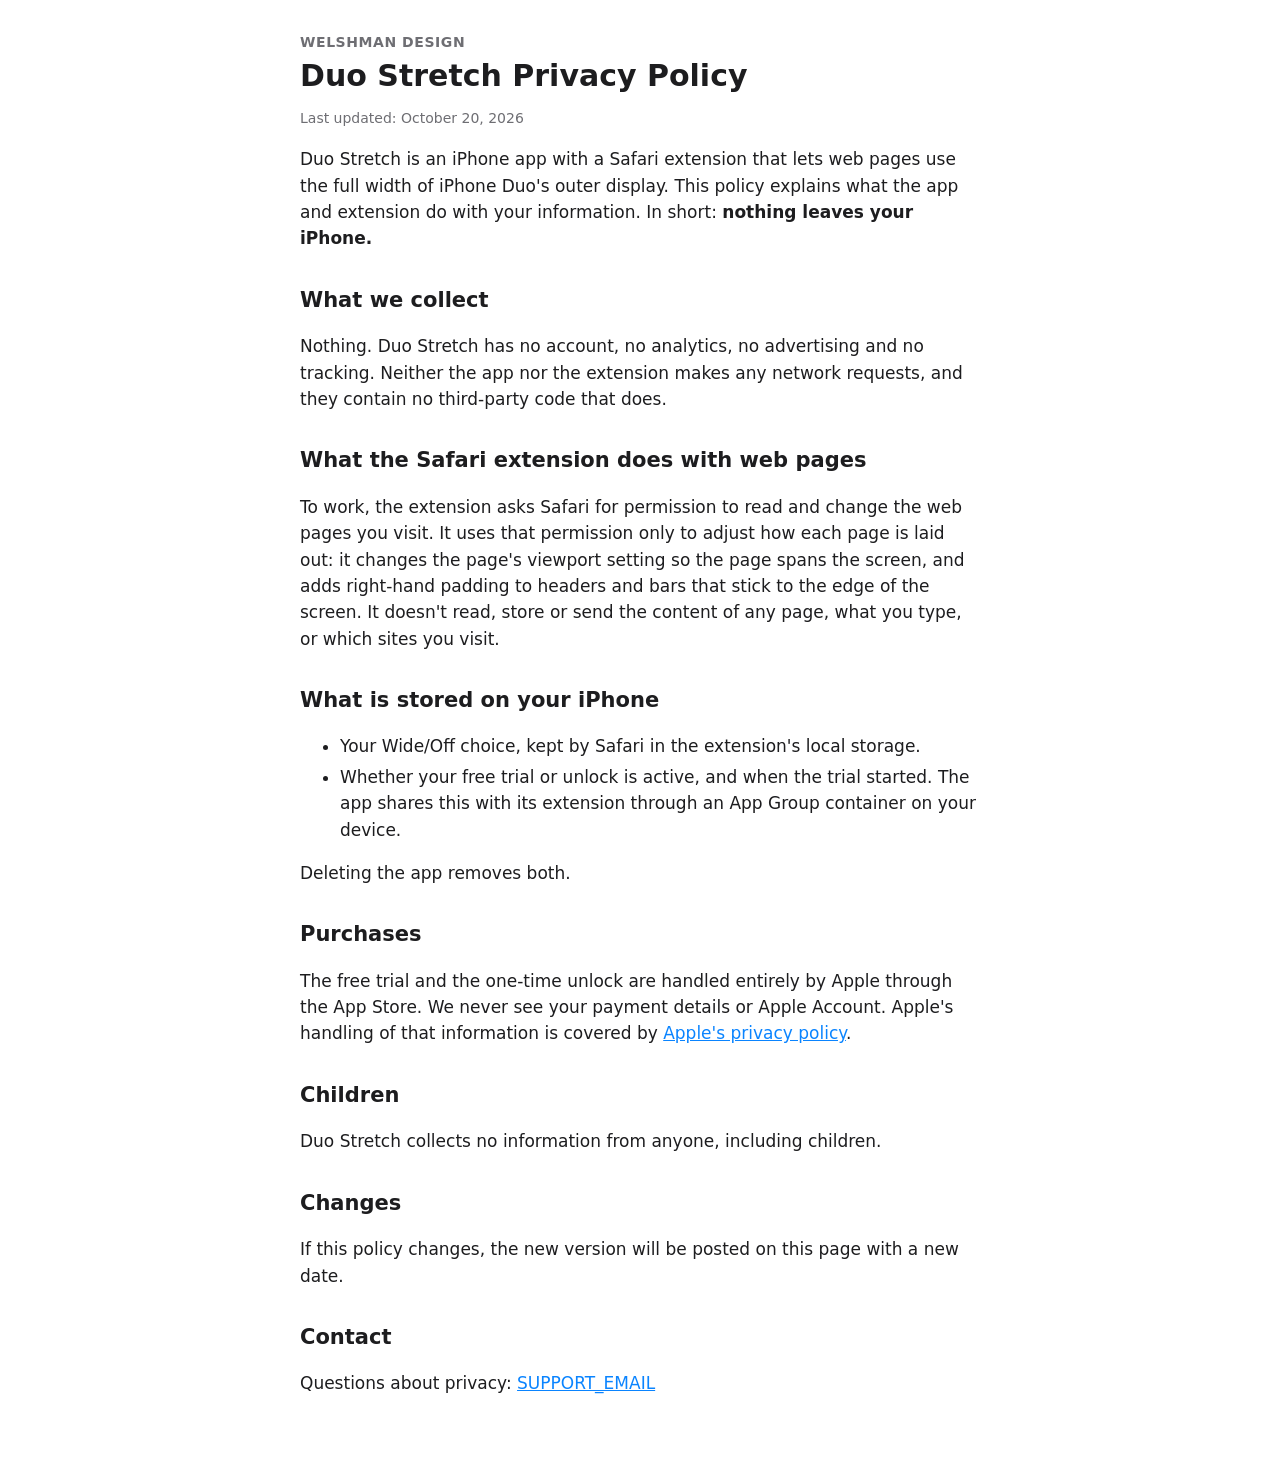
==== privacy.html @ 5d7b5bda "Add the Duo Stretch support, privacy and home pages Copied from docs/site/ in DuoMax. The contact ad" ====
<!doctype html>
<html lang="en">
<head>
<meta charset="utf-8">
<meta name="viewport" content="width=device-width, initial-scale=1">
<title>Duo Stretch Privacy Policy</title>
<link rel="stylesheet" href="style.css">
</head>
<body>
<main>
  <p class="kicker">Welshman Design</p>
  <h1>Duo Stretch Privacy Policy</h1>
  <p class="updated">Last updated: October 20, 2026</p>

  <p>Duo Stretch is an iPhone app with a Safari extension that lets web pages use the full width of iPhone Duo's outer display. This policy explains what the app and extension do with your information. In short: <strong>nothing leaves your iPhone.</strong></p>

  <h2>What we collect</h2>
  <p>Nothing. Duo Stretch has no account, no analytics, no advertising and no tracking. Neither the app nor the extension makes any network requests, and they contain no third-party code that does.</p>

  <h2>What the Safari extension does with web pages</h2>
  <p>To work, the extension asks Safari for permission to read and change the web pages you visit. It uses that permission only to adjust how each page is laid out: it changes the page's viewport setting so the page spans the screen, and adds right-hand padding to headers and bars that stick to the edge of the screen. It doesn't read, store or send the content of any page, what you type, or which sites you visit.</p>

  <h2>What is stored on your iPhone</h2>
  <ul>
    <li>Your Wide/Off choice, kept by Safari in the extension's local storage.</li>
    <li>Whether your free trial or unlock is active, and when the trial started. The app shares this with its extension through an App Group container on your device.</li>
  </ul>
  <p>Deleting the app removes both.</p>

  <h2>Purchases</h2>
  <p>The free trial and the one-time unlock are handled entirely by Apple through the App Store. We never see your payment details or Apple Account. Apple's handling of that information is covered by <a href="https://www.apple.com/legal/privacy/">Apple's privacy policy</a>.</p>

  <h2>Children</h2>
  <p>Duo Stretch collects no information from anyone, including children.</p>

  <h2>Changes</h2>
  <p>If this policy changes, the new version will be posted on this page with a new date.</p>

  <h2>Contact</h2>
  <p>Questions about privacy: <a href="mailto:SUPPORT_EMAIL">SUPPORT_EMAIL</a></p>
</main>
</body>
</html>
---- style.css ----
:root {
  color-scheme: light dark;
  --bg: #ffffff;
  --fg: #1d1d1f;
  --muted: #6e6e73;
  --accent: #0a84ff;
}
@media (prefers-color-scheme: dark) {
  :root { --bg: #000000; --fg: #f5f5f7; --muted: #98989d; }
}
html { background: var(--bg); color: var(--fg); }
body { margin: 0; font: 17px/1.55 -apple-system, BlinkMacSystemFont, "Segoe UI", system-ui, sans-serif; }
main { max-width: 680px; margin: 0 auto; padding: 32px 16px 64px; }
h1 { font-size: 30px; line-height: 1.2; margin: 4px 0 8px; }
h2 { font-size: 21px; margin: 32px 0 8px; }
h3 { font-size: 17px; margin: 24px 0 4px; }
a { color: var(--accent); }
.kicker { color: var(--muted); font-size: 14px; font-weight: 600; text-transform: uppercase; letter-spacing: .04em; margin: 0; }
.updated, .small { color: var(--muted); font-size: 14px; }
li { margin: 4px 0; }
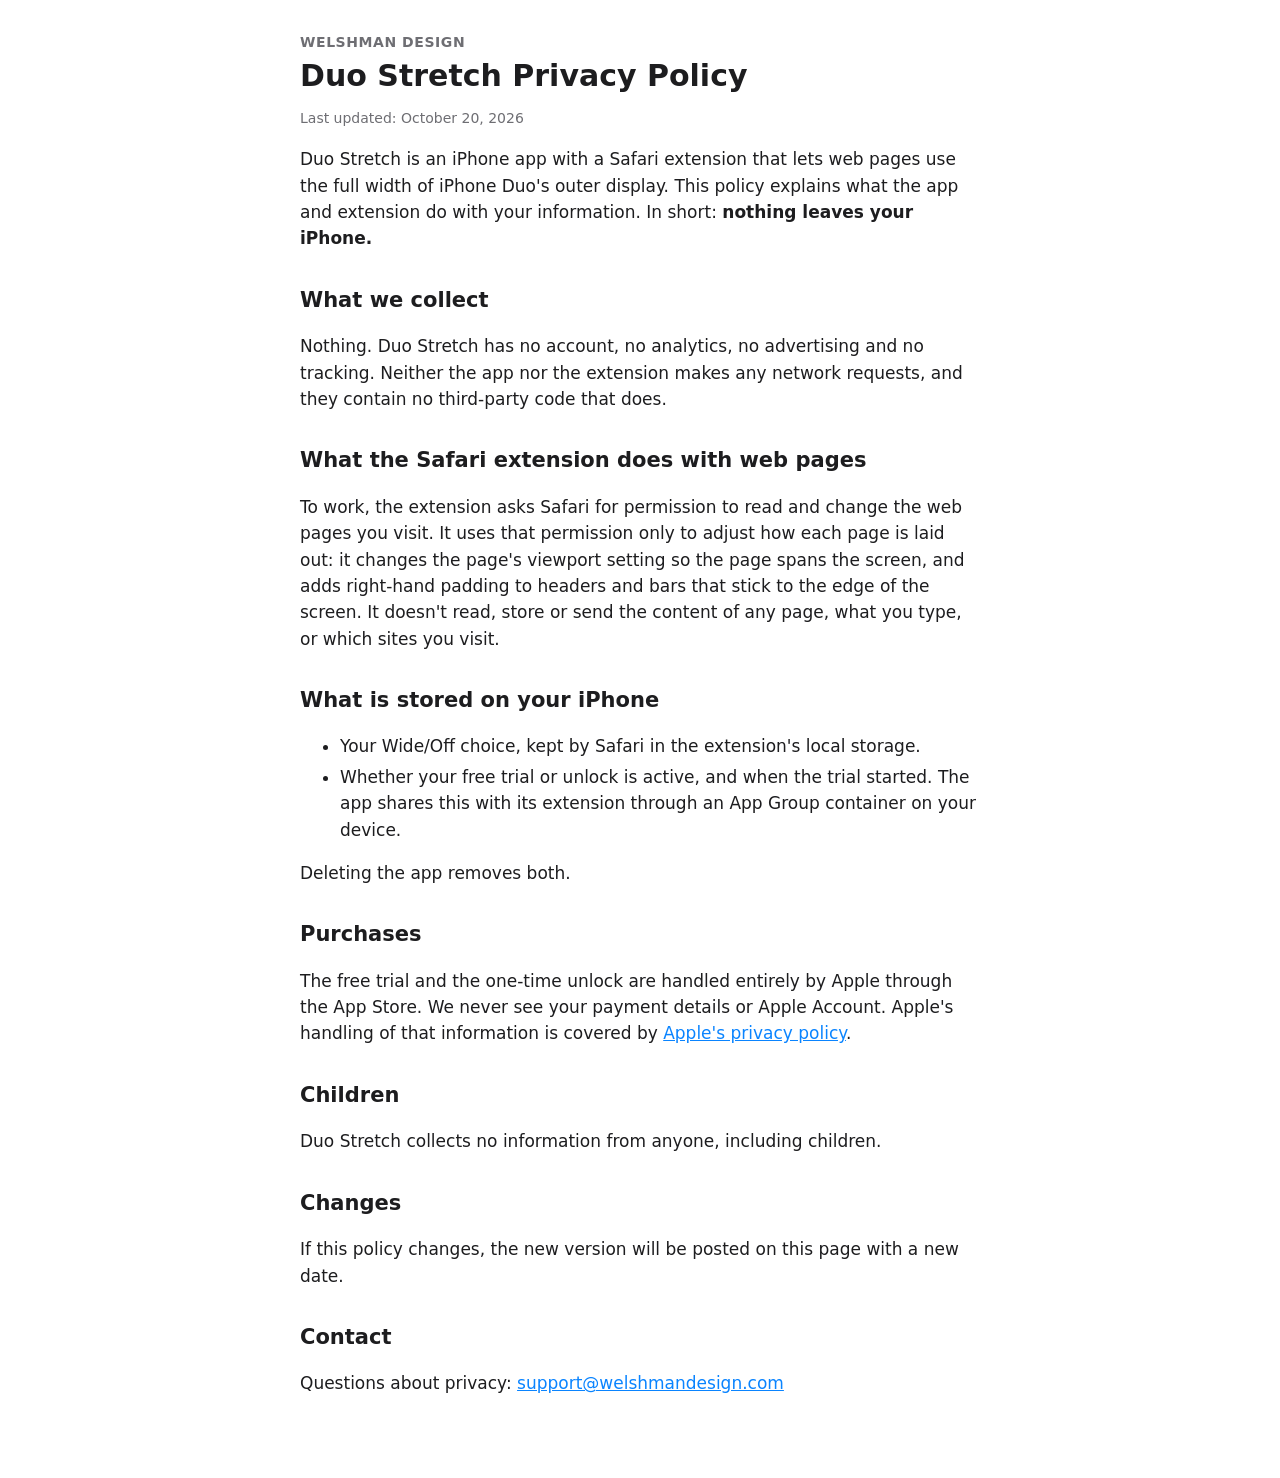
==== commit 5520a9f5: "Use support@welshmandesign.com as the contact address Co-Authored-By: Claude Opus 5.5 <noreply@anthr" ====
--- a/privacy.html
+++ b/privacy.html
@@ -37,7 +37,7 @@
   <p>If this policy changes, the new version will be posted on this page with a new date.</p>
 
   <h2>Contact</h2>
-  <p>Questions about privacy: <a href="mailto:SUPPORT_EMAIL">SUPPORT_EMAIL</a></p>
+  <p>Questions about privacy: <a href="mailto:support@welshmandesign.com">support@welshmandesign.com</a></p>
 </main>
 </body>
 </html>
